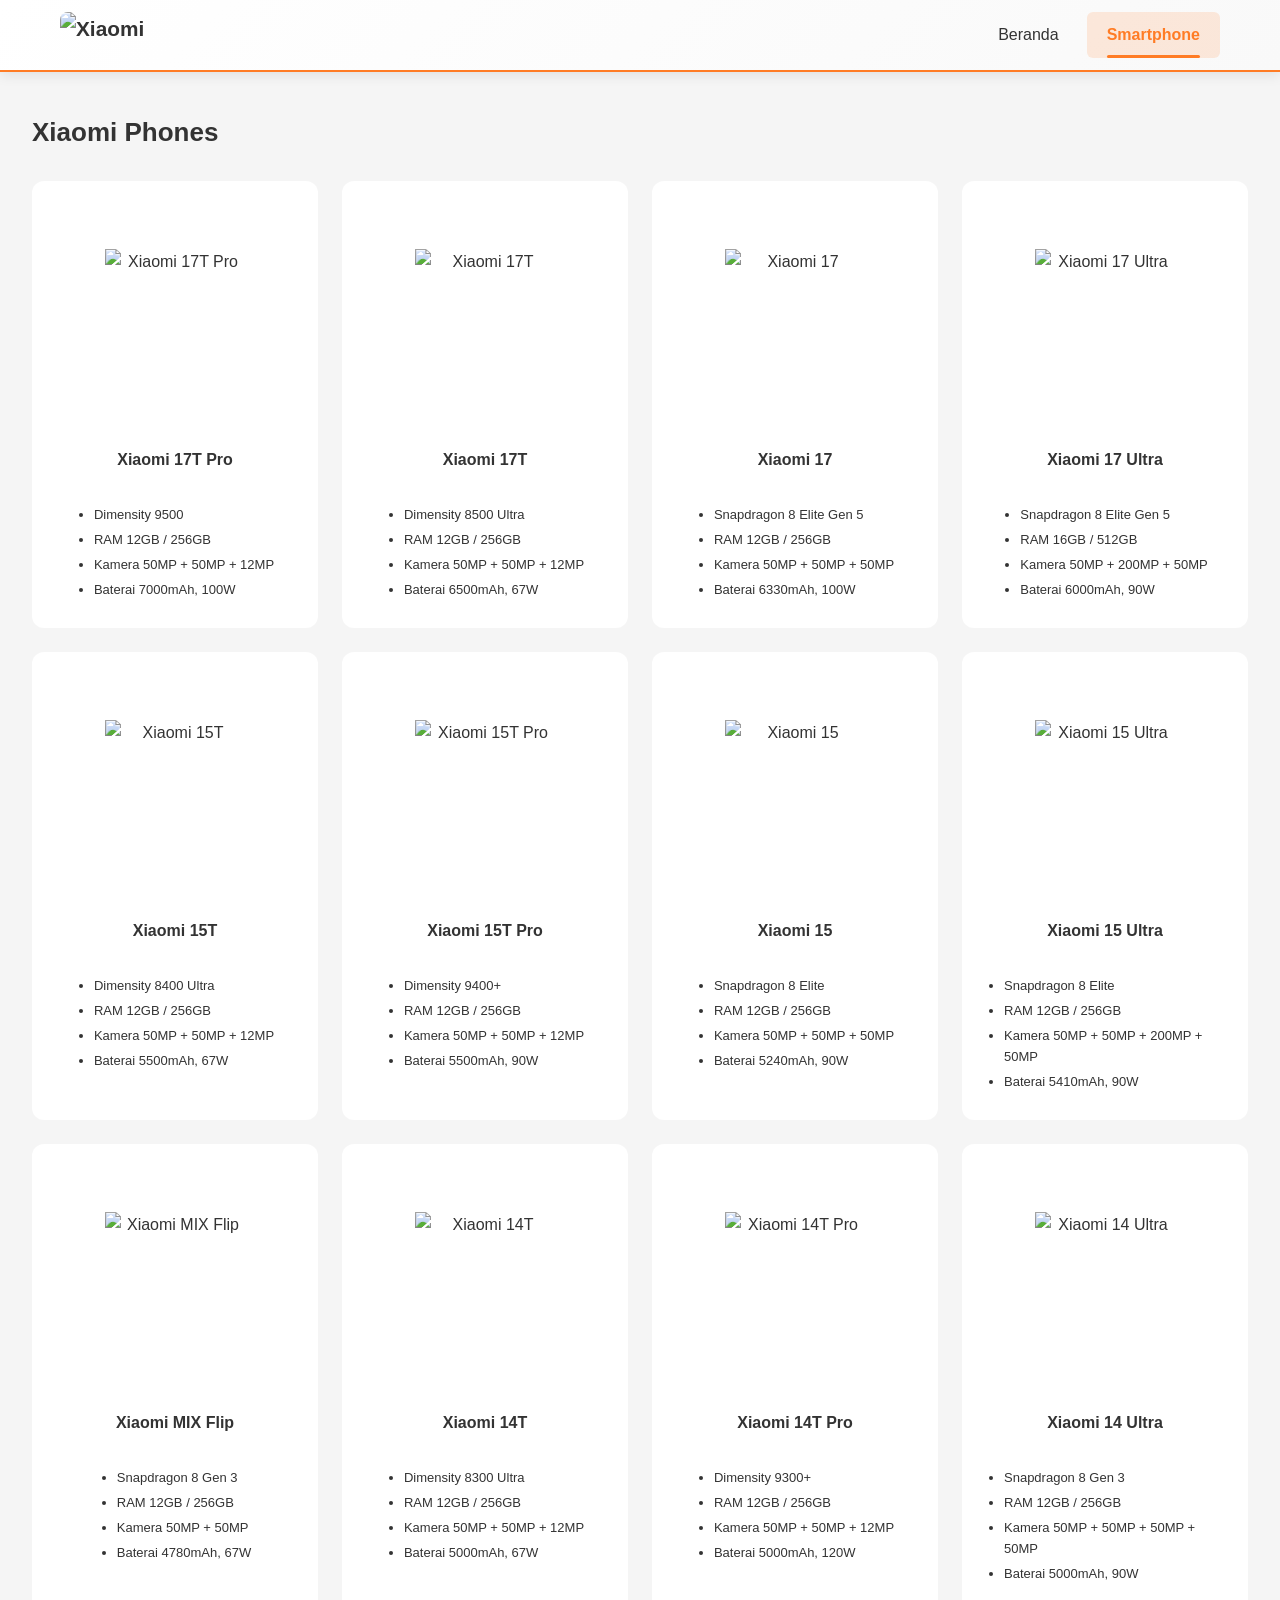
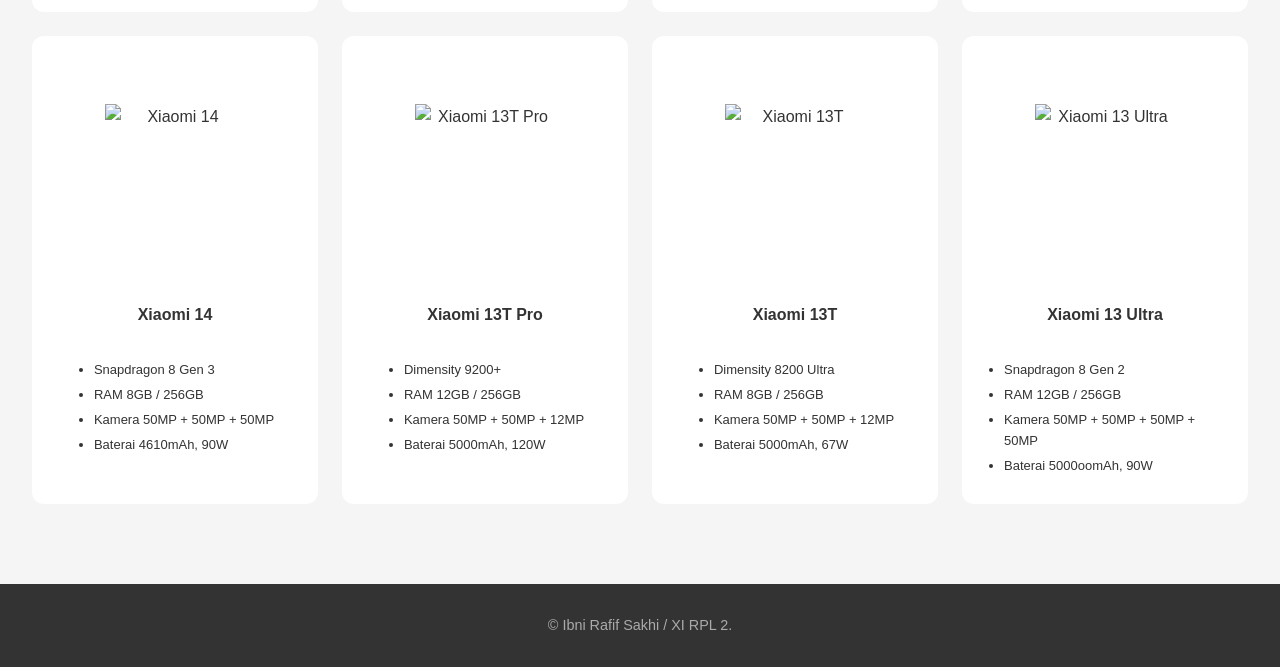
==== halaman-2.html @ da638ffb "Add files via upload" ====
<!DOCTYPE html>
<html lang="id">
<head>
<meta charset="UTF-8">
<meta name="viewport" content="width=device-width, initial-scale=1.0">
<title>Smartphone</title>
<link rel="stylesheet" href="style.css">
</head>
<body>

<header class="topbar">
        <nav class="navbar">
            <div class="nav-container">
                <div class="nav-brand">
                    <img src="images/xiaomi logo.jpg" alt="Xiaomi" class="nav-logo">
                </div>
                <ul class="nav-menu">
                    <li><a href="tentang%20xiaomi.html" class="nav-link">Beranda</a></li>
                    <li><a href="halaman-2.html" class="nav-link active">Smartphone</a></li>
                </ul>
            </div>
        </nav>
    </header>



<main>
  <h1 class="page-title">Xiaomi Phones</h1>

  <div class="product-grid">
    <div class="product-card">
      <div class="img-wrap">
        <img src="images/Xiaomi 17T Pro.jpg" alt="Xiaomi 17T Pro" width="140" height="140">
      </img>
      </div>
      <h3>Xiaomi 17T Pro</h3>
      <ul class="spec-list">
      <li>Dimensity 9500</li>
      <li>RAM 12GB / 256GB</li>
      <li>Kamera 50MP + 50MP + 12MP</li>
      <li>Baterai 7000mAh, 100W</li>
      </ul>
    </div>
    <div class="product-card">
      <div class="img-wrap">
        <img src="images/Xiaomi 17T.jpg" alt="Xiaomi 17T" width="140" height="140">
      </div>
      <h3>Xiaomi 17T</h3>
      <ul class="spec-list">
      <li>Dimensity 8500 Ultra</li>
      <li>RAM 12GB / 256GB</li>
      <li>Kamera 50MP + 50MP + 12MP</li>
      <li>Baterai 6500mAh, 67W</li>
      </ul>
    </div>
    <div class="product-card">
      <div class="img-wrap">
        <img src="images/Xiaomi 17.jpg" alt="Xiaomi 17" width="140" height="140">
      </div>
      <h3>Xiaomi 17</h3>
      <ul class="spec-list">
      <li>Snapdragon 8 Elite Gen 5</li>
      <li>RAM 12GB / 256GB</li>
      <li>Kamera 50MP + 50MP + 50MP</li>
      <li>Baterai 6330mAh, 100W</li>
      </ul>
    </div>
    <div class="product-card">
      <div class="img-wrap">
        <img src="images/Xiaomi 17 Ultra.jpg" alt="Xiaomi 17 Ultra" width="140" height="140">
      </div>
      <h3>Xiaomi 17 Ultra</h3>
      <ul class="spec-list">
      <li>Snapdragon 8 Elite Gen 5</li>
      <li>RAM 16GB / 512GB</li>
      <li>Kamera 50MP + 200MP + 50MP</li>
      <li>Baterai 6000mAh, 90W</li>
      </ul>
    </div>
    <div class="product-card">
      <div class="img-wrap">
        <img src="images/Xiaomi 15T.jpg" alt="Xiaomi 15T" width="140" height="140">
      </div>
      <h3>Xiaomi 15T</h3>
      <ul class="spec-list">
      <li>Dimensity 8400 Ultra</li>
      <li>RAM 12GB / 256GB</li>
      <li>Kamera 50MP + 50MP + 12MP</li>
      <li>Baterai 5500mAh, 67W</li>
      </ul>
    </div>
    <div class="product-card">
      <div class="img-wrap">
        <img src="images/Xiaomi 15T Pro.jpg" alt="Xiaomi 15T Pro" width="140" height="140">
      </div>
      <h3>Xiaomi 15T Pro</h3>
      <ul class="spec-list">
      <li>Dimensity 9400+</li>
      <li>RAM 12GB / 256GB</li>
      <li>Kamera 50MP + 50MP + 12MP</li>
      <li>Baterai 5500mAh, 90W</li>
      </ul>
    </div>
    <div class="product-card">
      <div class="img-wrap">
        <img src="images/Xiaomi 15.jpg" alt="Xiaomi 15" width="140" height="140">
      </div>
      <h3>Xiaomi 15</h3>
      <ul class="spec-list">
      <li>Snapdragon 8 Elite</li>
      <li>RAM 12GB / 256GB</li>
      <li>Kamera 50MP + 50MP + 50MP</li>
      <li>Baterai 5240mAh, 90W</li>
      </ul>
    </div>
    <div class="product-card">
      <div class="img-wrap">
        <img src="images/Xiaomi 15 Ultra.jpg" alt="Xiaomi 15 Ultra" width="140" height="140">
      </div>
      <h3>Xiaomi 15 Ultra</h3>
      <ul class="spec-list">
      <li>Snapdragon 8 Elite</li>
      <li>RAM 12GB / 256GB</li>
      <li>Kamera 50MP + 50MP + 200MP + 50MP</li>
      <li>Baterai 5410mAh, 90W</li>
      </ul>
    </div>
    <div class="product-card">
      <div class="img-wrap">
        <img src="images/Xiaomi MIX Flip.jpg" alt="Xiaomi MIX Flip" width="140" height="140">
      </div>
      <h3>Xiaomi MIX Flip</h3>
      <ul class="spec-list">
      <li>Snapdragon 8 Gen 3</li>
      <li>RAM 12GB / 256GB</li>
      <li>Kamera 50MP + 50MP</li>
      <li>Baterai 4780mAh, 67W</li>
      </ul>
    </div>
    <div class="product-card">
      <div class="img-wrap">
        <img src="images/Xiaomi 14T.jpg" alt="Xiaomi 14T" width="140" height="140">
      </div>
      <h3>Xiaomi 14T</h3>
      <ul class="spec-list">
      <li>Dimensity 8300 Ultra</li>
      <li>RAM 12GB / 256GB</li>
      <li>Kamera 50MP + 50MP + 12MP</li>
      <li>Baterai 5000mAh, 67W</li>
      </ul>
    </div>
    <div class="product-card">
      <div class="img-wrap">
        <img src="images/Xiaomi 14T Pro.jpg" alt="Xiaomi 14T Pro" width="140" height="140">
      </div>
      <h3>Xiaomi 14T Pro</h3>
      <ul class="spec-list">
      <li>Dimensity 9300+</li>
      <li>RAM 12GB / 256GB</li>
      <li>Kamera 50MP + 50MP + 12MP</li>
      <li>Baterai 5000mAh, 120W</li>
      </ul>
    </div>
    <div class="product-card">
      <div class="img-wrap">
        <img src="images/Xiaomi 14 Ultra.jpg" alt="Xiaomi 14 Ultra" width="140" height="140">
      </div>
      <h3>Xiaomi 14 Ultra</h3>
      <ul class="spec-list">
      <li>Snapdragon 8 Gen 3</li>
      <li>RAM 12GB / 256GB</li>
      <li>Kamera 50MP + 50MP + 50MP + 50MP</li>
      <li>Baterai 5000mAh, 90W</li>
      </ul>
    </div>
    <div class="product-card">
      <div class="img-wrap">
        <img src="images/Xiaomi 14.jpg" alt="Xiaomi 14" width="140" height="140">
      </div>
      <h3>Xiaomi 14</h3>
      <ul class="spec-list">
      <li>Snapdragon 8 Gen 3</li>
      <li>RAM 8GB / 256GB</li>
      <li>Kamera 50MP + 50MP + 50MP</li>
      <li>Baterai 4610mAh, 90W</li>
      </ul>
    </div>
    <div class="product-card">
      <div class="img-wrap">
        <img src="images/Xiaomi 13T Pro.jpg" alt="Xiaomi 13T Pro" width="140" height="140">
      </div>
      <h3>Xiaomi 13T Pro</h3>
      <ul class="spec-list">
      <li>Dimensity 9200+</li>
      <li>RAM 12GB / 256GB</li>
      <li>Kamera 50MP + 50MP + 12MP</li>
      <li>Baterai 5000mAh, 120W</li>
      </ul>
    </div>
    <div class="product-card">
      <div class="img-wrap">
        <img src="images/Xiaomi 13T.jpg" alt="Xiaomi 13T" width="140" height="140">
      </div>
      <h3>Xiaomi 13T</h3>
      <ul class="spec-list">
      <li>Dimensity 8200 Ultra</li>
      <li>RAM 8GB / 256GB</li>
      <li>Kamera 50MP + 50MP + 12MP</li>
      <li>Baterai 5000mAh, 67W</li>
      </ul>
    </div>
    <div class="product-card">
      <div class="img-wrap">
        <img src="images/Xiaomi 13 Ultra.jpg" alt="Xiaomi 13 Ultra" width="140" height="140">
      </div>
      <h3>Xiaomi 13 Ultra</h3>
      <ul class="spec-list">
      <li>Snapdragon 8 Gen 2</li>
      <li>RAM 12GB / 256GB</li>
      <li>Kamera 50MP + 50MP + 50MP + 50MP</li>
      <li>Baterai 5000oomAh, 90W</li>
      </ul>
    </div>  </div>
</main>

<footer class="footer">
   <p> &copy; Ibni Rafif Sakhi  /  XI RPL 2. </p>
</footer>

</body>
</html>
---- style.css ----
* {
  margin: 0;
  padding: 0;
  box-sizing: border-box;
}

html {
  scroll-behavior: smooth;
}

body {
  font-family: "Segoe UI", Tahoma, Geneva, Verdana, sans-serif;
  background-color: #f5f5f5;
  color: #333;
  line-height: 1.6;
}



.navbar {
  position: sticky;
  top: 0;
  background: linear-gradient(135deg, #fff 0%, #f9f9f9 100%);
  box-shadow: 0 4px 12px rgba(0, 0, 0, 0.08);
  z-index: 100;
  border-bottom: 2px solid #ff7c25;
}

.nav-container {
  max-width: 1200px;
  margin: 0 auto;
  padding: 12px 20px;
  display: flex;
  justify-content: space-between;
  align-items: center;
}

.nav-brand {
  display: flex;
  align-items: center;
  gap: 12px;
  font-weight: 700;
  font-size: 1.3rem;
  color: #333;
  text-decoration: none;
}

.nav-logo {
  height: 45px;
  width: auto;
  border-radius: 8px;
  transition: transform 0.3s ease;
}

.nav-logo:hover {
  transform: scale(1.05);
}

.brand-text {
  color: #ff7c25;
  font-weight: 800;
  letter-spacing: 0.5px;
}

.nav-menu {
  list-style: none;
  display: flex;
  gap: 8px;
  align-items: center;
}

.nav-link {
  display: block;
  padding: 10px 20px;
  text-decoration: none;
  color: #333;
  font-weight: 500;
  font-size: 1rem;
  border-radius: 6px;
  transition: all 0.3s ease;
  position: relative;
}

.nav-link:hover {
  color: #ff7c25;
  background-color: rgba(255, 124, 37, 0.1);
  transform: translateY(-2px);
}

.nav-link.active {
  color: #ff7c25;
  background-color: rgba(255, 124, 37, 0.15);
  font-weight: 600;
}

.nav-link.active::after {
  content: '';
  position: absolute;
  bottom: 0;
  left: 20px;
  right: 20px;
  height: 3px;
  background-color: #ff7c25;
  border-radius: 2px;
}


.hero {
  background: linear-gradient(135deg, #ff7c25 0%, #ff5500 100%);
  color: white;
  padding: 60px 20px;
  text-align: center;
}

.hero h1 {
  font-size: 2.5rem;
  margin-bottom: 20px;
}

.hero p {
  font-size: 1.1rem;
  max-width: 700px;
  margin: 0 auto;
  line-height: 1.8;
  opacity: 0.95;
}

.container {
  max-width: 1000px;
  margin: 0 auto;
  padding: 60px 20px;
}

section {
  background: white;
  padding: 40px;
  margin-bottom: 30px;
  border-radius: 8px;
  box-shadow: 0 2px 8px rgba(0, 0, 0, 0.1);
}

section h2 {
  font-size: 2rem;
  color: #333;
  margin-bottom: 20px;
  padding-bottom: 15px;
  border-bottom: 3px solid #ff7c25;
  display: inline-block;
}

section p {
  color: #666;
  line-height: 1.8;
  margin-bottom: 15px;
  font-size: 1rem;
}

section p:last-child {
  margin-bottom: 0;
}


.achievement ul {
  list-style: none;
  padding-left: 0;
}

.achievement li {
  padding: 12px 0;
  padding-left: 30px;
  position: relative;
  color: #666;
  line-height: 1.7;
}

.achievement li::before {
  content: "✓";
  position: absolute;
  left: 0;
  color: #ff7c25;
  font-weight: bold;
  font-size: 1.2rem;
}


.footer {
  background: #333;
  color: white;
  text-align: center;
  padding: 30px 20px;
  font-size: 0.9rem;
}

.footer p {
  color: #aaa;
}


@media (max-width: 768px) {
  .nav-container {
    flex-wrap: wrap;
    padding: 10px 15px;
  }

  .nav-brand {
    gap: 8px;
    font-size: 1.1rem;
  }

  .nav-logo {
    height: 40px;
  }

  .nav-menu {
    width: 100%;
    flex-wrap: wrap;
    gap: 5px;
    margin-top: 10px;
  }

  .nav-link {
    padding: 8px 15px;
    font-size: 0.95rem;
  }

  .hero h1 {
    font-size: 2rem;
  }

  .hero p {
    font-size: 1rem;
  }

  section {
    padding: 30px 20px;
  }

  section h2 {
    font-size: 1.5rem;
  }
}

@media (max-width: 600px) {
  .hero h1 {
    font-size: 1.5rem;
  }

  .hero p {
    font-size: 0.95rem;
  }

  .container {
    padding: 30px 15px;
  }

  section {
    padding: 20px 15px;
  }

  section h2 {
    font-size: 1.3rem;
  }
}


/* halaman 2 */




.category-bar{
  border-bottom: 1px solid var(--border);
  background:#fff;
}
.category-bar .inner{
  max-width: 1400px;
  margin: 0 auto;
  display:flex;
  gap: 40px;
  padding: 0 32px;
}
.category-bar a{
  display:inline-block;
  padding: 16px 0;
  font-size: 15px;
  font-weight: 600;
  color: var(--text-gray);
  border-bottom: 2px solid transparent;
}
.category-bar a.active{
  color: var(--text-dark);
  border-color: var(--orange);
}

main{
  max-width: 1400px;
  margin: 0 auto;
  padding: 40px 32px 80px;
}
.page-title{
  font-size: 26px;
  font-weight: 700;
  margin-bottom: 28px;
}

.product-grid{
  display: grid;
  grid-template-columns: repeat(4, 1fr);
  gap: 24px;
}

.product-card{
  border: 1px solid var(--border);
  border-radius: 12px;
  padding: 28px 24px 24px;
  display:flex;
  flex-direction: column;
  align-items:center;
  text-align:center;
  transition: box-shadow .25s ease, transform .25s ease;
  background:#fff;
}
.product-card:hover{
  box-shadow: 0 8px 24px rgba(0,0,0,0.08);
  transform: translateY(-4px);
}

.product-card .img-wrap{
  width:100%;
  height: 220px;
  display:flex;
  align-items:center;
  justify-content:center;
  margin-bottom: 18px;
}
.product-card img{
  max-width: 100%;
  max-height: 100%;
  object-fit: contain;
}

.product-card h3{
  font-size: 16px;
  font-weight: 600;
  margin-bottom: 14px;
  min-height: 40px;
}



.spec-list{
  text-align: left;
  font-size: 13px;
  color: var(--text-gray);
  list-style: disc;
  padding-left: 18px;
  margin-top: 4px;
}
.spec-list li{
  margin-bottom: 4px;
}




/* ===== Responsive ===== */
@media (max-width: 1100px){
  .product-grid{ grid-template-columns: repeat(3, 1fr); }
}
@media (max-width: 800px){
  nav.main-nav{ display:none; }
  .product-grid{ grid-template-columns: repeat(2, 1fr); }
  .footer-inner{ grid-template-columns: 1fr; }
}
@media (max-width: 480px){
  .product-grid{ grid-template-columns: 1fr 1fr; gap: 14px; }
  .product-card{ padding: 16px 12px; }
  .product-card .img-wrap{ height: 140px; }
}
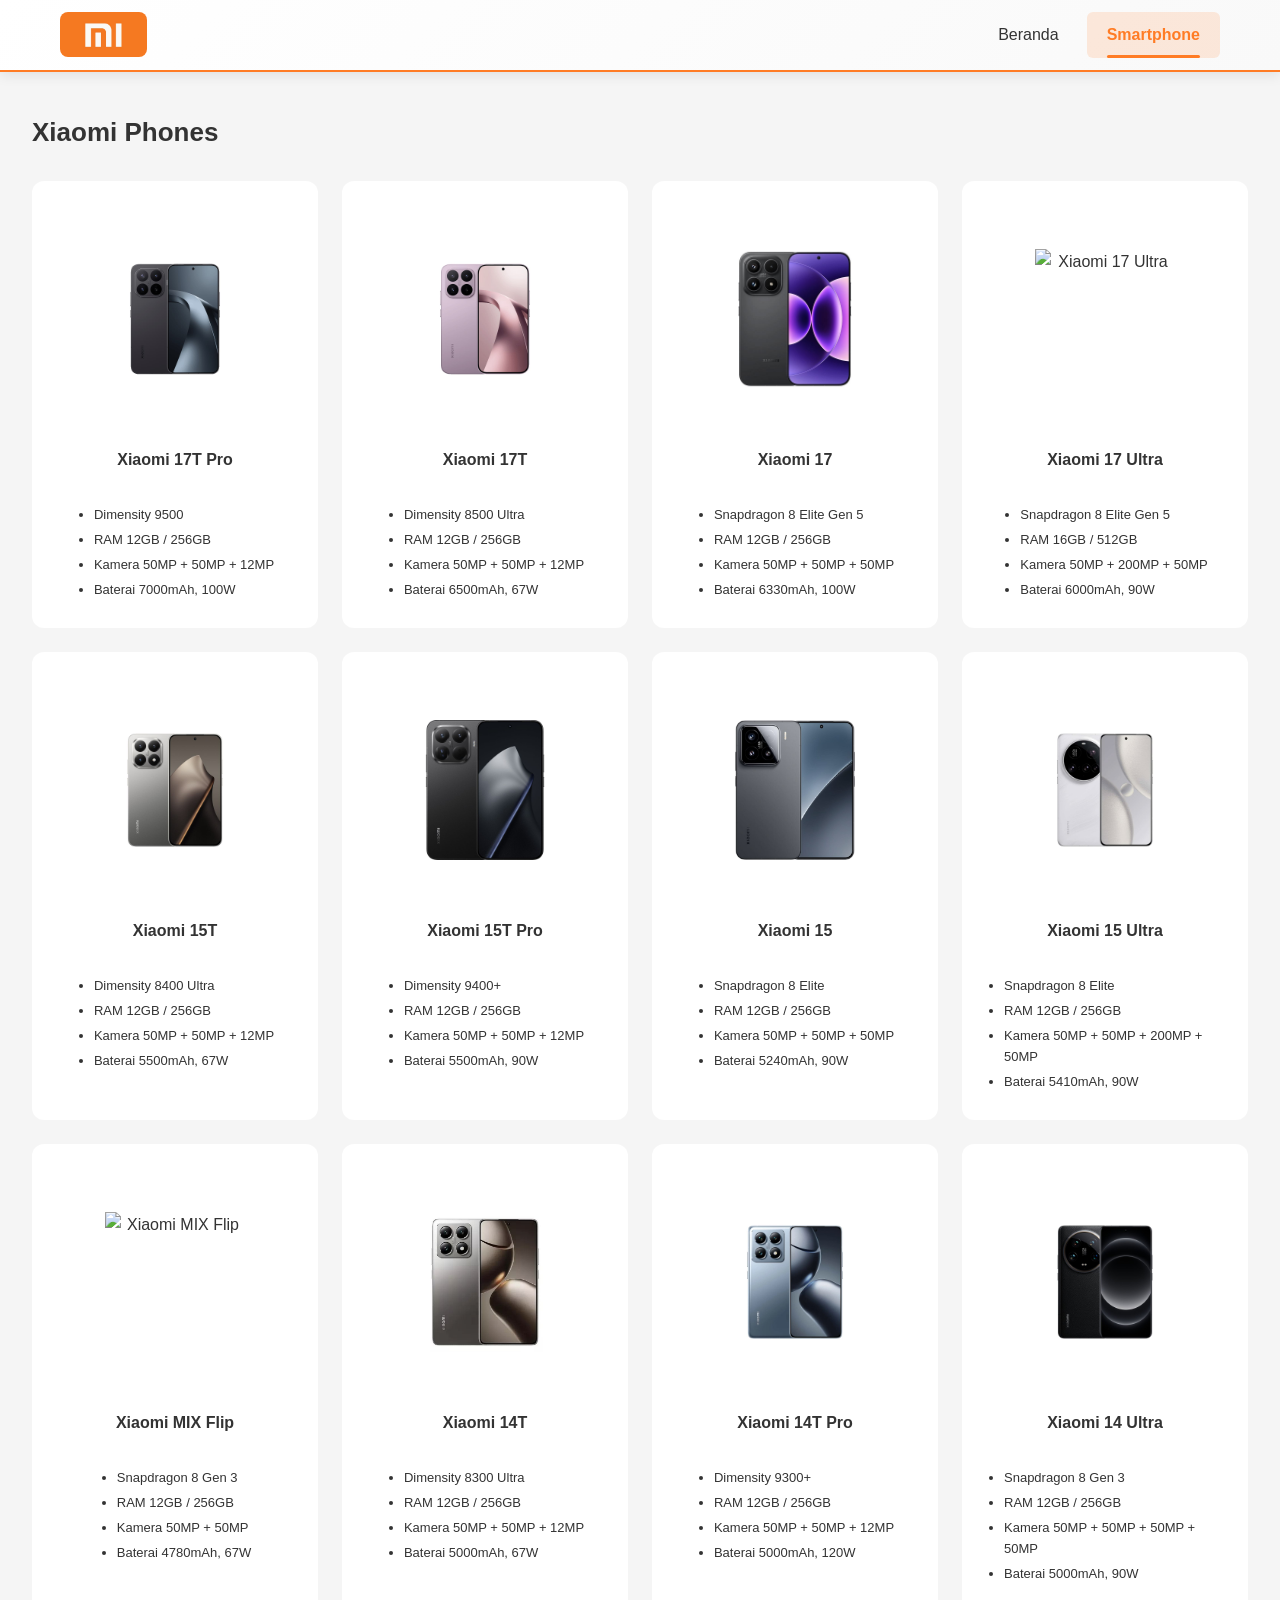
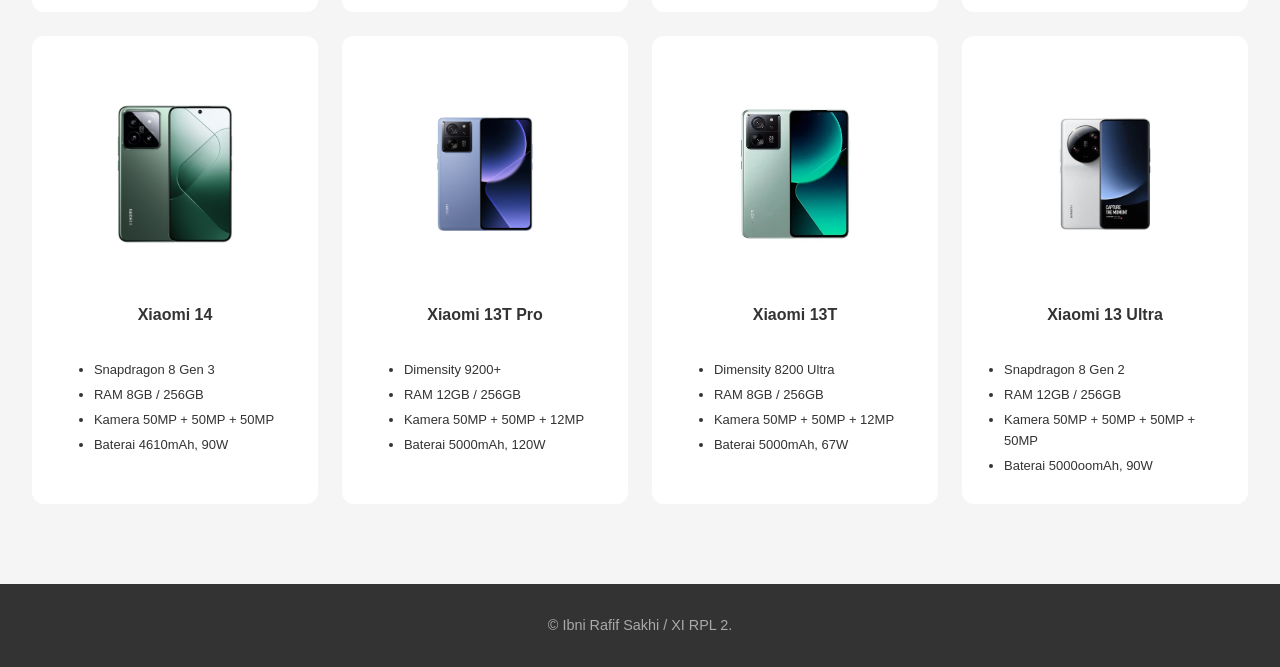
==== commit 8468ca8c: "nambahin google analytics dan ubah nama file" ====
--- a/halaman-2.html
+++ b/halaman-2.html
@@ -12,7 +12,7 @@
         <nav class="navbar">
             <div class="nav-container">
                 <div class="nav-brand">
-                    <img src="images/xiaomi logo.jpg" alt="Xiaomi" class="nav-logo">
+                    <img src="xiaomi logo.jpg" alt="Xiaomi" class="nav-logo">
                 </div>
                 <ul class="nav-menu">
                     <li><a href="tentang%20xiaomi.html" class="nav-link">Beranda</a></li>
@@ -30,7 +30,7 @@
   <div class="product-grid">
     <div class="product-card">
       <div class="img-wrap">
-        <img src="images/Xiaomi 17T Pro.jpg" alt="Xiaomi 17T Pro" width="140" height="140">
+        <img src="Xiaomi 17T Pro.jpg" alt="Xiaomi 17T Pro" width="140" height="140">
       </img>
       </div>
       <h3>Xiaomi 17T Pro</h3>
@@ -43,7 +43,7 @@
     </div>
     <div class="product-card">
       <div class="img-wrap">
-        <img src="images/Xiaomi 17T.jpg" alt="Xiaomi 17T" width="140" height="140">
+        <img src="Xiaomi 17T.jpg" alt="Xiaomi 17T" width="140" height="140">
       </div>
       <h3>Xiaomi 17T</h3>
       <ul class="spec-list">
@@ -55,7 +55,7 @@
     </div>
     <div class="product-card">
       <div class="img-wrap">
-        <img src="images/Xiaomi 17.jpg" alt="Xiaomi 17" width="140" height="140">
+        <img src="Xiaomi 17.jpg" alt="Xiaomi 17" width="140" height="140">
       </div>
       <h3>Xiaomi 17</h3>
       <ul class="spec-list">
@@ -67,7 +67,7 @@
     </div>
     <div class="product-card">
       <div class="img-wrap">
-        <img src="images/Xiaomi 17 Ultra.jpg" alt="Xiaomi 17 Ultra" width="140" height="140">
+        <img src="Xiaomi 17 Ultra.jpg" alt="Xiaomi 17 Ultra" width="140" height="140">
       </div>
       <h3>Xiaomi 17 Ultra</h3>
       <ul class="spec-list">
@@ -79,7 +79,7 @@
     </div>
     <div class="product-card">
       <div class="img-wrap">
-        <img src="images/Xiaomi 15T.jpg" alt="Xiaomi 15T" width="140" height="140">
+        <img src="Xiaomi 15T.jpg" alt="Xiaomi 15T" width="140" height="140">
       </div>
       <h3>Xiaomi 15T</h3>
       <ul class="spec-list">
@@ -91,7 +91,7 @@
     </div>
     <div class="product-card">
       <div class="img-wrap">
-        <img src="images/Xiaomi 15T Pro.jpg" alt="Xiaomi 15T Pro" width="140" height="140">
+        <img src="Xiaomi 15T Pro.jpg" alt="Xiaomi 15T Pro" width="140" height="140">
       </div>
       <h3>Xiaomi 15T Pro</h3>
       <ul class="spec-list">
@@ -103,7 +103,7 @@
     </div>
     <div class="product-card">
       <div class="img-wrap">
-        <img src="images/Xiaomi 15.jpg" alt="Xiaomi 15" width="140" height="140">
+        <img src="Xiaomi 15.jpg" alt="Xiaomi 15" width="140" height="140">
       </div>
       <h3>Xiaomi 15</h3>
       <ul class="spec-list">
@@ -115,7 +115,7 @@
     </div>
     <div class="product-card">
       <div class="img-wrap">
-        <img src="images/Xiaomi 15 Ultra.jpg" alt="Xiaomi 15 Ultra" width="140" height="140">
+        <img src="Xiaomi 15 Ultra.jpg" alt="Xiaomi 15 Ultra" width="140" height="140">
       </div>
       <h3>Xiaomi 15 Ultra</h3>
       <ul class="spec-list">
@@ -127,7 +127,7 @@
     </div>
     <div class="product-card">
       <div class="img-wrap">
-        <img src="images/Xiaomi MIX Flip.jpg" alt="Xiaomi MIX Flip" width="140" height="140">
+        <img src="Xiaomi MIX Flip.jpg" alt="Xiaomi MIX Flip" width="140" height="140">
       </div>
       <h3>Xiaomi MIX Flip</h3>
       <ul class="spec-list">
@@ -139,7 +139,7 @@
     </div>
     <div class="product-card">
       <div class="img-wrap">
-        <img src="images/Xiaomi 14T.jpg" alt="Xiaomi 14T" width="140" height="140">
+        <img src="Xiaomi 14T.jpg" alt="Xiaomi 14T" width="140" height="140">
       </div>
       <h3>Xiaomi 14T</h3>
       <ul class="spec-list">
@@ -151,7 +151,7 @@
     </div>
     <div class="product-card">
       <div class="img-wrap">
-        <img src="images/Xiaomi 14T Pro.jpg" alt="Xiaomi 14T Pro" width="140" height="140">
+        <img src="Xiaomi 14T Pro.jpg" alt="Xiaomi 14T Pro" width="140" height="140">
       </div>
       <h3>Xiaomi 14T Pro</h3>
       <ul class="spec-list">
@@ -163,7 +163,7 @@
     </div>
     <div class="product-card">
       <div class="img-wrap">
-        <img src="images/Xiaomi 14 Ultra.jpg" alt="Xiaomi 14 Ultra" width="140" height="140">
+        <img src="Xiaomi 14 Ultra.jpg" alt="Xiaomi 14 Ultra" width="140" height="140">
       </div>
       <h3>Xiaomi 14 Ultra</h3>
       <ul class="spec-list">
@@ -175,7 +175,7 @@
     </div>
     <div class="product-card">
       <div class="img-wrap">
-        <img src="images/Xiaomi 14.jpg" alt="Xiaomi 14" width="140" height="140">
+        <img src="Xiaomi 14.jpg" alt="Xiaomi 14" width="140" height="140">
       </div>
       <h3>Xiaomi 14</h3>
       <ul class="spec-list">
@@ -187,7 +187,7 @@
     </div>
     <div class="product-card">
       <div class="img-wrap">
-        <img src="images/Xiaomi 13T Pro.jpg" alt="Xiaomi 13T Pro" width="140" height="140">
+        <img src="Xiaomi 13T Pro.jpg" alt="Xiaomi 13T Pro" width="140" height="140">
       </div>
       <h3>Xiaomi 13T Pro</h3>
       <ul class="spec-list">
@@ -199,7 +199,7 @@
     </div>
     <div class="product-card">
       <div class="img-wrap">
-        <img src="images/Xiaomi 13T.jpg" alt="Xiaomi 13T" width="140" height="140">
+        <img src="Xiaomi 13T.jpg" alt="Xiaomi 13T" width="140" height="140">
       </div>
       <h3>Xiaomi 13T</h3>
       <ul class="spec-list">
@@ -211,7 +211,7 @@
     </div>
     <div class="product-card">
       <div class="img-wrap">
-        <img src="images/Xiaomi 13 Ultra.jpg" alt="Xiaomi 13 Ultra" width="140" height="140">
+        <img src="Xiaomi 13 Ultra.jpg" alt="Xiaomi 13 Ultra" width="140" height="140">
       </div>
       <h3>Xiaomi 13 Ultra</h3>
       <ul class="spec-list">
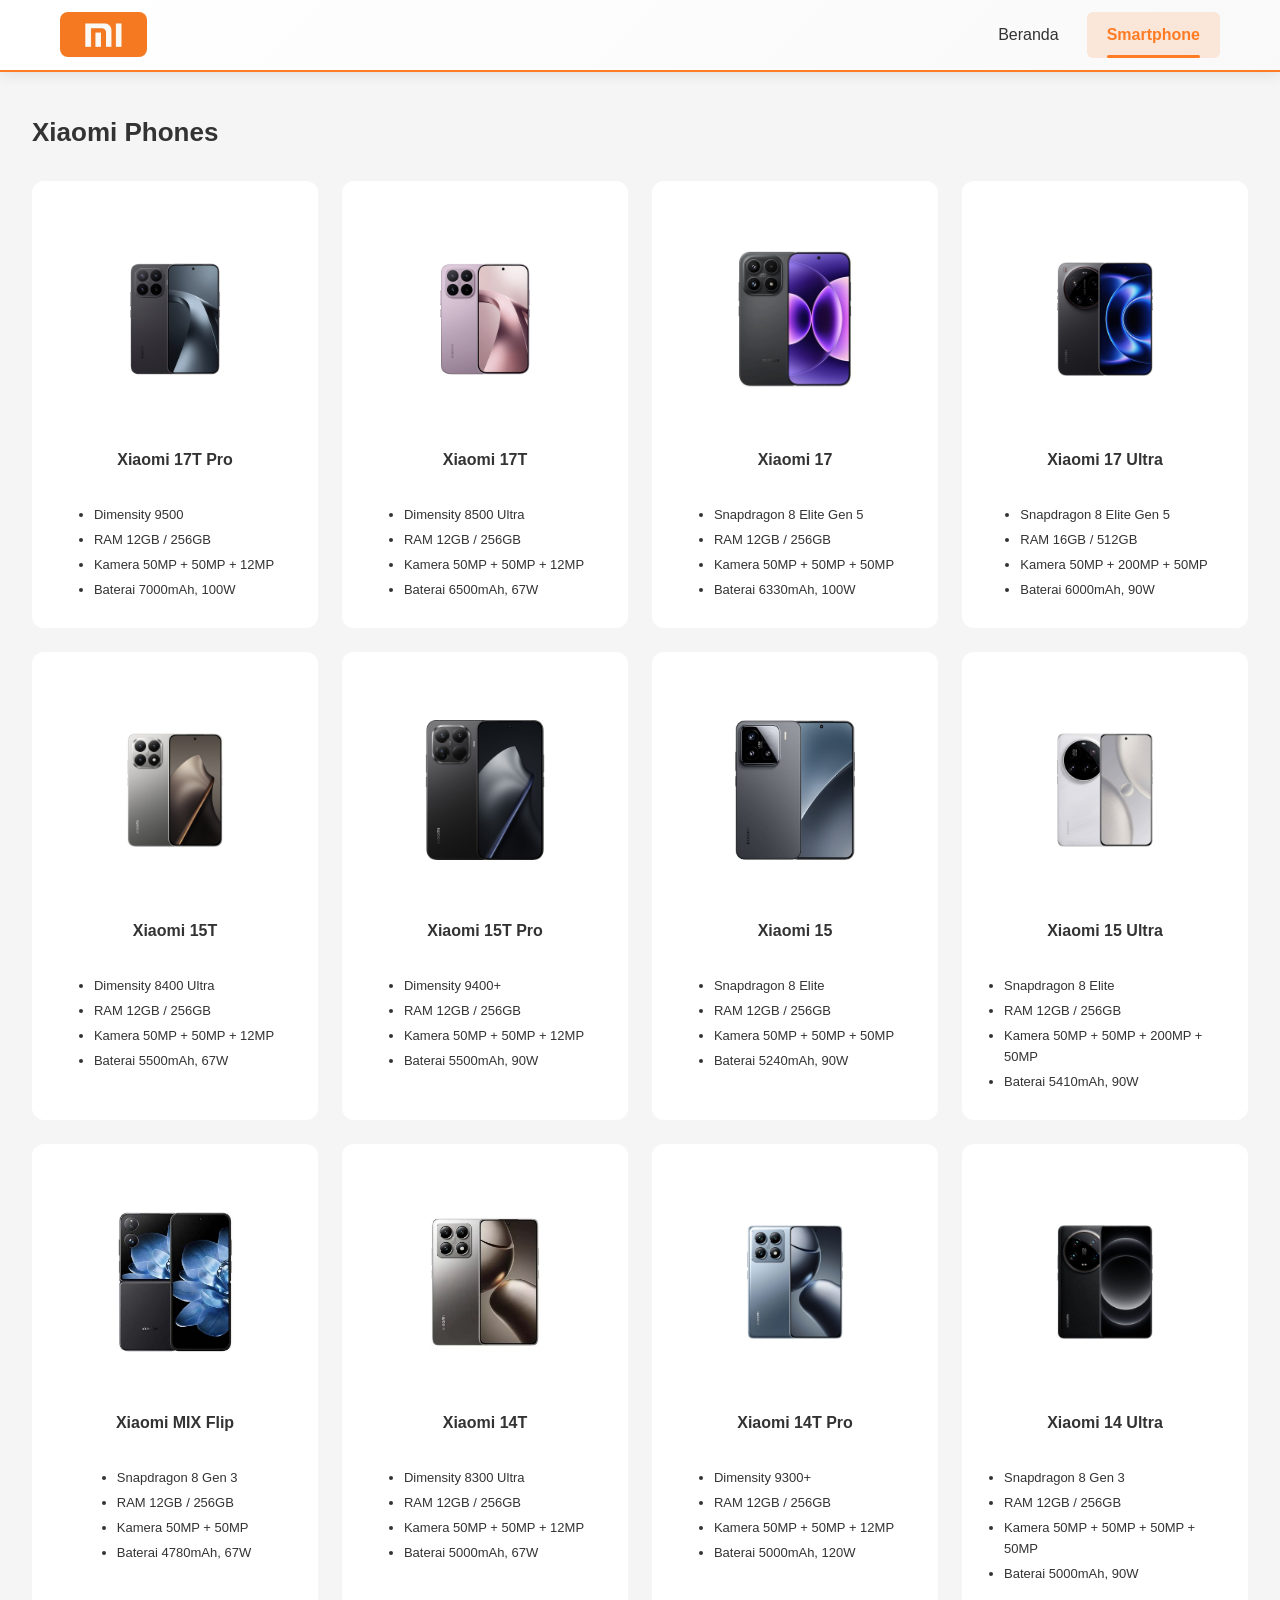
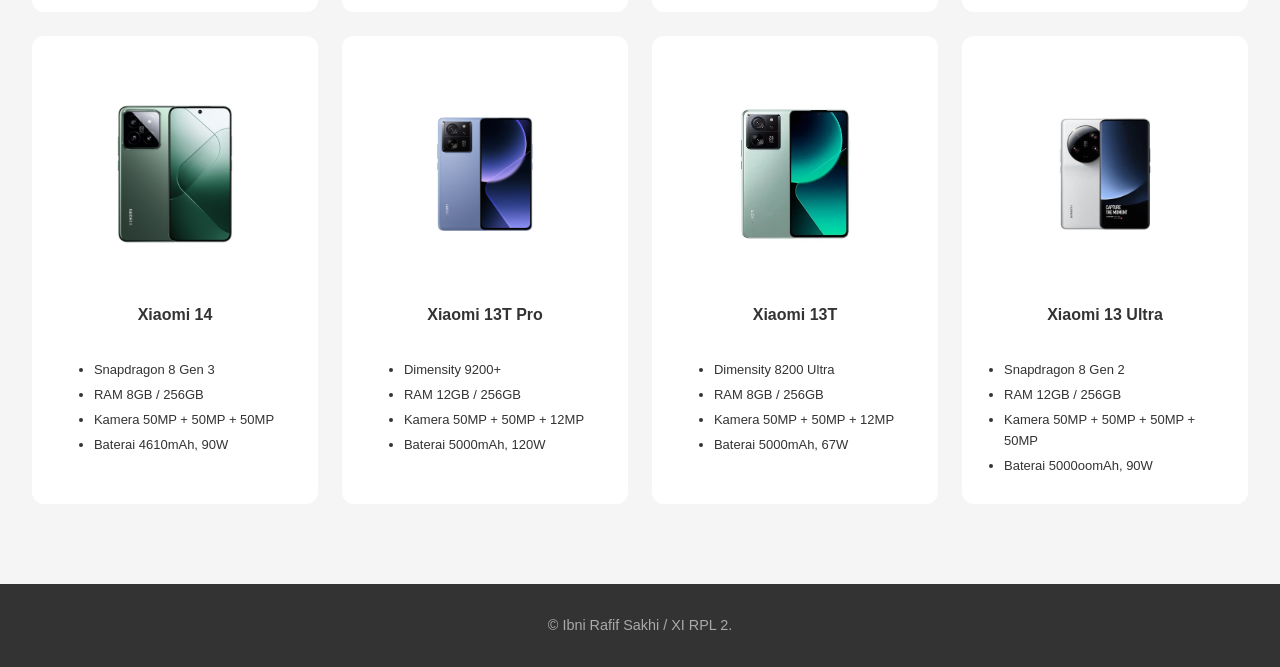
==== commit f091a188: "ngubah huruf" ====
--- a/halaman-2.html
+++ b/halaman-2.html
@@ -15,7 +15,7 @@
                     <img src="xiaomi logo.jpg" alt="Xiaomi" class="nav-logo">
                 </div>
                 <ul class="nav-menu">
-                    <li><a href="tentang%20xiaomi.html" class="nav-link">Beranda</a></li>
+                    <li><a href="index.html" class="nav-link">Beranda</a></li>
                     <li><a href="halaman-2.html" class="nav-link active">Smartphone</a></li>
                 </ul>
             </div>
@@ -67,7 +67,7 @@
     </div>
     <div class="product-card">
       <div class="img-wrap">
-        <img src="Xiaomi 17 Ultra.jpg" alt="Xiaomi 17 Ultra" width="140" height="140">
+        <img src="Xiaomi 17 ultra.jpg" alt="Xiaomi 17 ultra" width="140" height="140">
       </div>
       <h3>Xiaomi 17 Ultra</h3>
       <ul class="spec-list">
@@ -127,7 +127,7 @@
     </div>
     <div class="product-card">
       <div class="img-wrap">
-        <img src="Xiaomi MIX Flip.jpg" alt="Xiaomi MIX Flip" width="140" height="140">
+        <img src="Xiaomi Mix Flip.jpg" alt="Xiaomi Mix Flip" width="140" height="140">
       </div>
       <h3>Xiaomi MIX Flip</h3>
       <ul class="spec-list">
